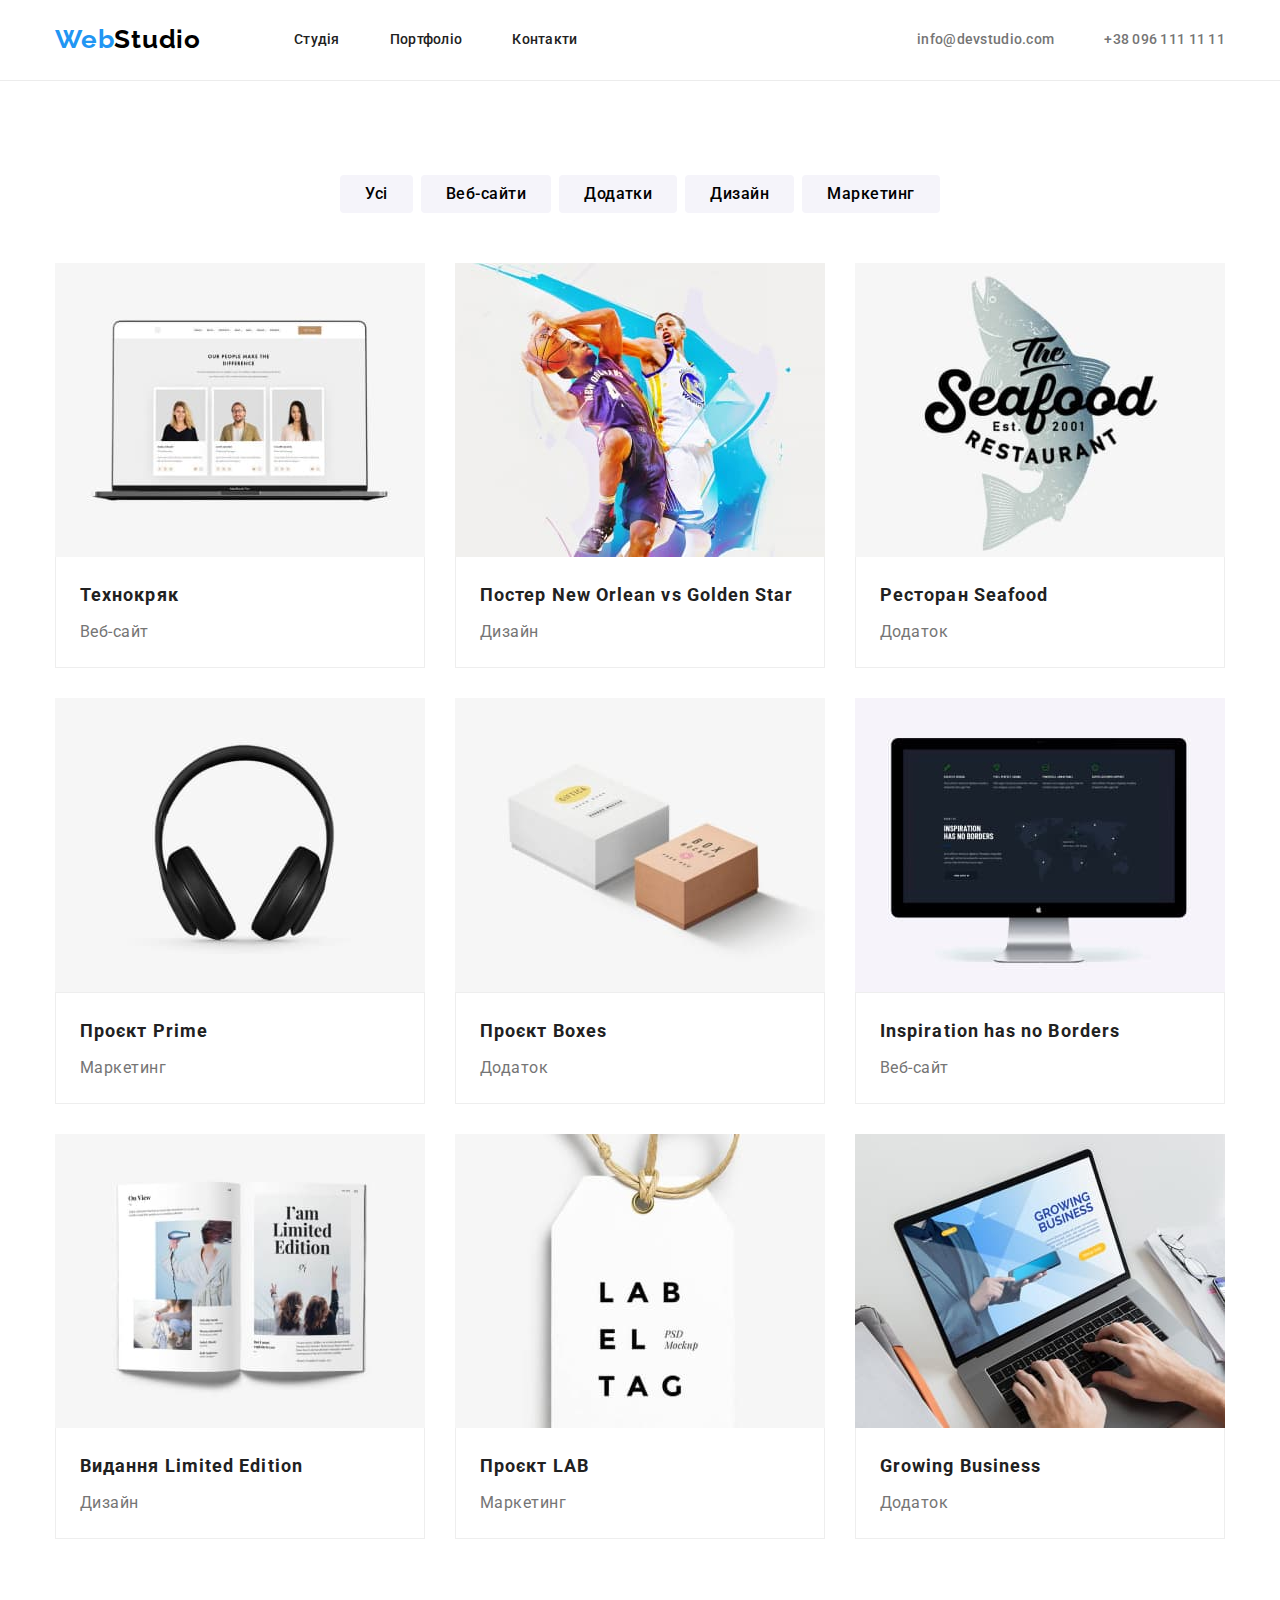
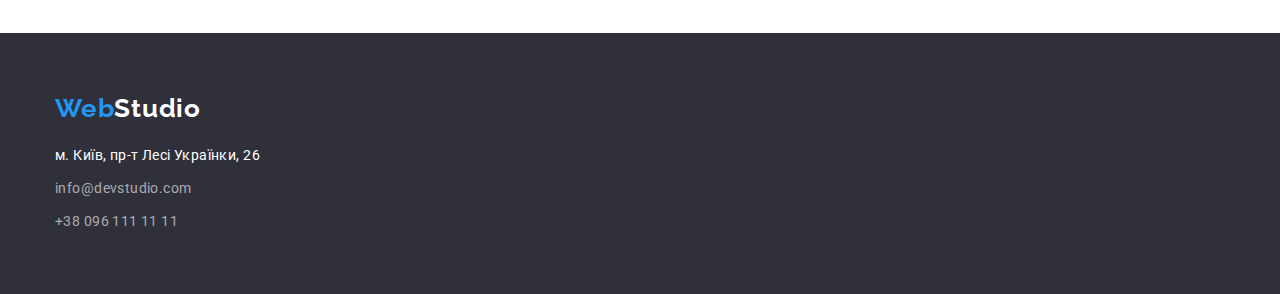
==== portfolio.html @ 8a5eebb6 "add hw-03" ====
<!DOCTYPE html>
<html lang="uk">
  <head>
    <meta charset="utf-8" />
    <meta
      name="Домашнє завдання"
      content="Домашнє завдання №03 з курсу FronEnd developer у школі GoIT"
    />
    <title>Домашнє завдання №03</title>
    <link
      href="https://fonts.googleapis.com/css2?family=Raleway:wght@700&family=Roboto:wght@400;500;700;900&display=swap"
      rel="stylesheet"
    />
    <link
      rel="stylesheet"
      href="https://cdnjs.cloudflare.com/ajax/libs/modern-normalize/1.1.0/modern-normalize.min.css"
    />
    <link rel="stylesheet" href="css/styles.css" />
  </head>

  <body>
    <header class="header header-line">
      <div class="container main-nav">
        <nav class="nav">
          <a href="index.html" class="logo-header"
            >Web<span class="black">Studio</span></a
          >
          <ul class="site-nav">
            <li class="item"><a href="index.html">Студія</a></li>
            <li class="item"><a href="portfolio.html">Портфоліо</a></li>
            <li class="item"><a href="#">Контакти</a></li>
          </ul>
        </nav>

        <ul class="header-contact">
          <li class="item">
            <a href="mailto:info@devstudio.com">info@devstudio.com</a>
          </li>
          <li class="item">
            <a href="tel:380961111111">+38 096 111 11 11</a>
          </li>
        </ul>
      </div>
    </header>
    <main>
      <section class="section portfolio">
        <div class="container">
          <div class="filter">
            <!-- <h1 class="hiden-title">Приклади наших робіт</h1> -->
            <ul class="filter-button">
              <li>
                <button type="button" class="item-button">Усі</button>
              </li>
              <li>
                <button type="button" class="item-button">Веб-сайти</button>
              </li>
              <li>
                <button type="button" class="item-button">Додатки</button>
              </li>
              <li>
                <button type="button" class="item-button">Дизайн</button>
              </li>
              <li>
                <button type="button" class="item-button">Маркетинг</button>
              </li>
            </ul>
          </div>

          <ul class="projects">
            <li class="item">
              <img
                src="./images/technokriak.jpg"
                alt="Вэб-сайт Технокряк"
                width="370"
              />
              <div class="projects-description">
                <h2>Технокряк</h2>
                <p>Веб-сайт</p>
              </div>
            </li>
            <li class="item">
              <img
                src="./images/poster-new-orlean.jpg"
                alt="Постер баскетбольної команди<"
                width="370"
              />
              <div class="projects-description">
                <h2>Постер New Orlean vs Golden Star</h2>
                <p>Дизайн</p>
              </div>
            </li>
            <li class="item">
              <img
                src="./images/resto-seafood.jpg"
                alt="Ресторан морської кухні"
                width="370"
              />
              <div class="projects-description">
                <h2>Ресторан Seafood</h2>
                <p>Додаток</p>
              </div>
            </li>
            <li class="item">
              <img
                src="./images/project-prime.jpg"
                alt="Проект прайм"
                width="370"
              />
              <div class="projects-description">
                <h2>Проєкт Prime</h2>
                <p>Маркетинг</p>
              </div>
            </li>
            <li class="item">
              <img
                src="./images/project-boxes.jpg"
                alt="Проект коробки"
                width="370"
              />
              <div class="projects-description">
                <h2>Проєкт Boxes</h2>
                <p>Додаток</p>
              </div>
            </li>
            <li class="item">
              <img
                src="./images/inspiration.jpg"
                alt="Веб-сайт натхнення без кордонів"
                width="370"
              />
              <div class="projects-description">
                <h2>Inspiration has no Borders</h2>
                <p>Веб-сайт</p>
              </div>
            </li>
            <li class="item">
              <img
                src="./images/limited-edition.jpg"
                alt="Дизайн видання журналу"
                width="370"
              />
              <div class="projects-description">
                <h2>Видання Limited Edition</h2>
                <p>Дизайн</p>
              </div>
            </li>
            <li class="item">
              <img
                src="./images/project-lab.jpg"
                alt="Проект лаб"
                width="370"
              />
              <div class="projects-description">
                <h2>Проєкт LAB</h2>
                <p>Маркетинг</p>
              </div>
            </li>
            <li class="item">
              <img
                src="./images/growing-business.jpg"
                alt="Додаток зростаючий бізнес"
                width="370"
              />
              <div class="projects-description">
                <h2>Growing Business</h2>
                <p>Додаток</p>
              </div>
            </li>
          </ul>
        </div>
      </section>
    </main>
    <footer class="footer">
      <div class="container">
        <a href="index.html" class="logo-footer"
          >Web<span class="white">Studio</span></a
        >
        <address class="footer-contact">
          <p>м. Київ, пр-т Лесі Українки, 26</p>
          <ul>
            <li class="item">
              <a href="mailto:info@devstudio.com">info@devstudio.com</a>
            </li>
            <li><a href="tel:380961111111">+38 096 111 11 11</a></li>
          </ul>
        </address>
      </div>
    </footer>
  </body>
</html>
---- css/styles.css ----
:root {
  --primary-text-color: #212121;
  --primary-background-color: #f5f5f5;
  --accent-color: #2196f3;
  --logo-color-black: #000000;
  --logo-color-white: #ffffff;
  --text-color-grey: #757575;
  --header-background-color: #ffffff;
  --hero-background-color: #2f303a;
  --text-color-white: #ffffff;
  --section-bg-color: #f5f5f5;
  --section-2bg-color: #f5f4fa;
  --footer-bg-color: #2f303a;
  --footer-rgba-color: rgba(255, 255, 255, 0.6);
  --focus-color: #2196f3;
  --button-color: #2196f3;
  --button-grey-color: #f5f4fa;
  --border-line-color: #ececec;
  --border-line-projects: #eeeeee;
}

/* Global style */
body {
  color: var(--primary-text-color);
  /* background-color: var(--primary-background-color); */
  font-family: Roboto, sans-serif;
}
h1,
h2,
h3,
h4,
h5,
h6,
p {
  margin-bottom: 0;
  margin-top: 0;
}

ul {
  list-style: none;
  margin: 0;
  padding: 0;
}

/* Container */
.container {
  width: 1200px;
  margin-left: auto;
  margin-right: auto;
  padding-left: 15px;
  padding-right: 15px;
}

/* header */
.header {
  background-color: var(--header-background-color);
  padding-top: 24px;
  padding-bottom: 25px;
}

/* logo */
.logo-header {
  display: flex;
  text-decoration: none;
  color: var(--accent-color);
  font-family: Raleway;
  font-weight: 700;
  font-size: 26px;
  line-height: 1.19;
  letter-spacing: 0.03em;
  cursor: default;
}

.logo-header .black {
  color: var(--logo-color-black);
}

/* Nav menu */
.nav {
  display: flex;
  align-items: center;
}

.site-nav {
  display: flex;
  margin-left: 93px;
}

.site-nav > .item:not(:last-child) {
  margin-right: 50px;
}

.site-nav a {
  color: var(--primary-text-color);
  text-decoration: none;
  font-weight: 500;
  font-size: 14px;
  line-height: 1.14;
  letter-spacing: 0.02em;
}
.site-nav a:hover,
.site-nav a:focus {
  color: var(--focus-color);
}

/* main nav */
.main-nav {
  display: flex;
  align-items: center;
}

/* Contact at the header */
.header-contact {
  margin-left: auto;
  display: flex;
  align-items: center;
}

.header-contact > .item:not(:last-child) {
  margin-right: 50px;
}

.header-contact a {
  color: var(--text-color-grey);
  text-decoration: none;
  font-weight: 500;
  font-size: 14px;
  line-height: 1.14em;
  letter-spacing: 0.02em;
}
.header-contact a:hover,
.header-contact a:focus {
  color: var(--focus-color);
}

.header-line {
  border-bottom: 1px solid var(--border-line-color);
}

/* Hero */
.hero {
  background-color: var(--hero-background-color);
  text-align: center;
  padding-top: 200px;
  padding-bottom: 200px;
}

.hero-title {
  color: var(--text-color-white);
  font-weight: 900;
  font-size: 44px;
  line-height: 1.36;
  text-align: center;
  letter-spacing: 0.06em;
  text-transform: uppercase;
  margin-bottom: 30px;
}

/* Button  */
.button {
  display: inline-block;
  align-items: center;
  min-width: 216px;
  height: 50px;
  border-radius: 4px;
  padding: 10px 32px;
  text-align: center;
  background-color: var(--button-color);
  color: var(--text-color-white);
  cursor: pointer;
  font-family: inherit;
  font-weight: 700;
  font-size: 16px;
  line-height: 1.88em;
  letter-spacing: 0.06em;
  border: none;
}

.section {
  padding-bottom: 94px;
}

/* Section features*/

.features {
  padding-top: 94px;
}

.features-list {
  display: flex;
  flex-wrap: wrap;
  gap: 30px;
}

.features-list > .item {
  width: calc((100% - 90px) / 4);
}

.features-list p {
  color: var(--text-color-grey);
  font-size: 14px;
  line-height: 1.71;
  letter-spacing: 0.03em;
}

.features-list h3 {
  font-size: 14px;
  line-height: 1.14;
  letter-spacing: 0.03em;
  text-transform: uppercase;
  margin-bottom: 10px;
}

/* All title */
.section-title {
  font-size: 36px;
  line-height: 1.17;
  letter-spacing: 0.03em;
  text-align: center;
  margin-bottom: 50px;
}
/* Product */

.product-flex {
  display: flex;
  padding-left: 0;
  align-items: center;
  gap: 30px;
}

.product-flex > .item {
  display: flex;
  width: calc((100% - 60px) / 3);
}

/* .product-flex > .item:not(:last-child) {
  margin-right: 30px;
} */

/* Section team */
.team {
  background-color: var(--section-2bg-color);
  padding-top: 94px;
}

.team-flex {
  display: flex;
  gap: 30px;
}

.team-flex > .item {
  width: calc((100% - 90px) / 4);
  background-color: var(--header-background-color);
}

.team-description {
  text-align: center;
  padding-top: 30px;
  padding-bottom: 30px;
}

.team h3 {
  font-weight: 500;
  font-size: 16px;
  line-height: 1.19;
  letter-spacing: 0.03em;
  margin-bottom: 10px;
}

.team p {
  color: var(--text-color-grey);
  font-size: 16px;
  line-height: 1.19;
  letter-spacing: 0.03em;
}

.footer {
  background-color: var(--footer-bg-color);
  cursor: default;
  padding-top: 60px;
  padding-bottom: 60px;
}

/* Section footer */
.footer p {
  color: var(--text-color-white);
}

.footer-contact {
  font-style: normal;
  font-size: 14px;
  line-height: 1.71;
  letter-spacing: 0.03em;
}

.footer-contact p {
  margin-bottom: 9px;
}

.footer-contact a {
  color: var(--footer-rgba-color);
  text-decoration: none;
  cursor: default;
}

.footer-contact .item {
  margin-bottom: 9px;
}

.logo-footer {
  display: flex;
  text-decoration: none;
  color: var(--accent-color);
  font-family: Raleway;
  font-weight: 700;
  font-size: 26px;
  line-height: 1.19;
  letter-spacing: 0.03em;
  cursor: default;
  margin-bottom: 20px;
}

.logo-footer .white {
  color: var(--logo-color-white);
}

/* Portfolio */
.portfolio {
  padding-top: 94px;
}

/* Portfolio filter */

.filter {
  margin-bottom: 50px;
}

.filter-button {
  display: flex;
  justify-content: center;
  gap: 8px;
}

/* button at the portfolio */
.item-button {
  background-color: var(--button-grey-color);
  cursor: pointer;
  font-family: inherit;
  font-weight: 500;
  font-size: 16px;
  line-height: 1.62;
  letter-spacing: 0.03em;
  border-radius: 4px;
  border: none;
  text-align: center;
  padding: 6px 25px;
}

.item-button:hover,
.item-button:focus {
  background-color: var(--button-color);
  color: var(--text-color-white);
}

/* Section Projects */
.projects {
  display: flex;
  flex-wrap: wrap;
  gap: 30px;
}

.projects > .item {
  width: calc((100% - 60px) / 3);
}

.projects h2 {
  font-size: 18px;
  line-height: 2;
  letter-spacing: 0.06em;
  margin-bottom: 4px;
}

.projects p {
  color: var(--text-color-grey);
  font-size: 16px;
  line-height: 1.88;
  letter-spacing: 0.03em;
}

.projects-description {
  padding-top: 20px;
  padding-bottom: 20px;
  padding-left: 24px;
  border: 1px solid var(--border-line-projects);
  margin-top: -5px;
}
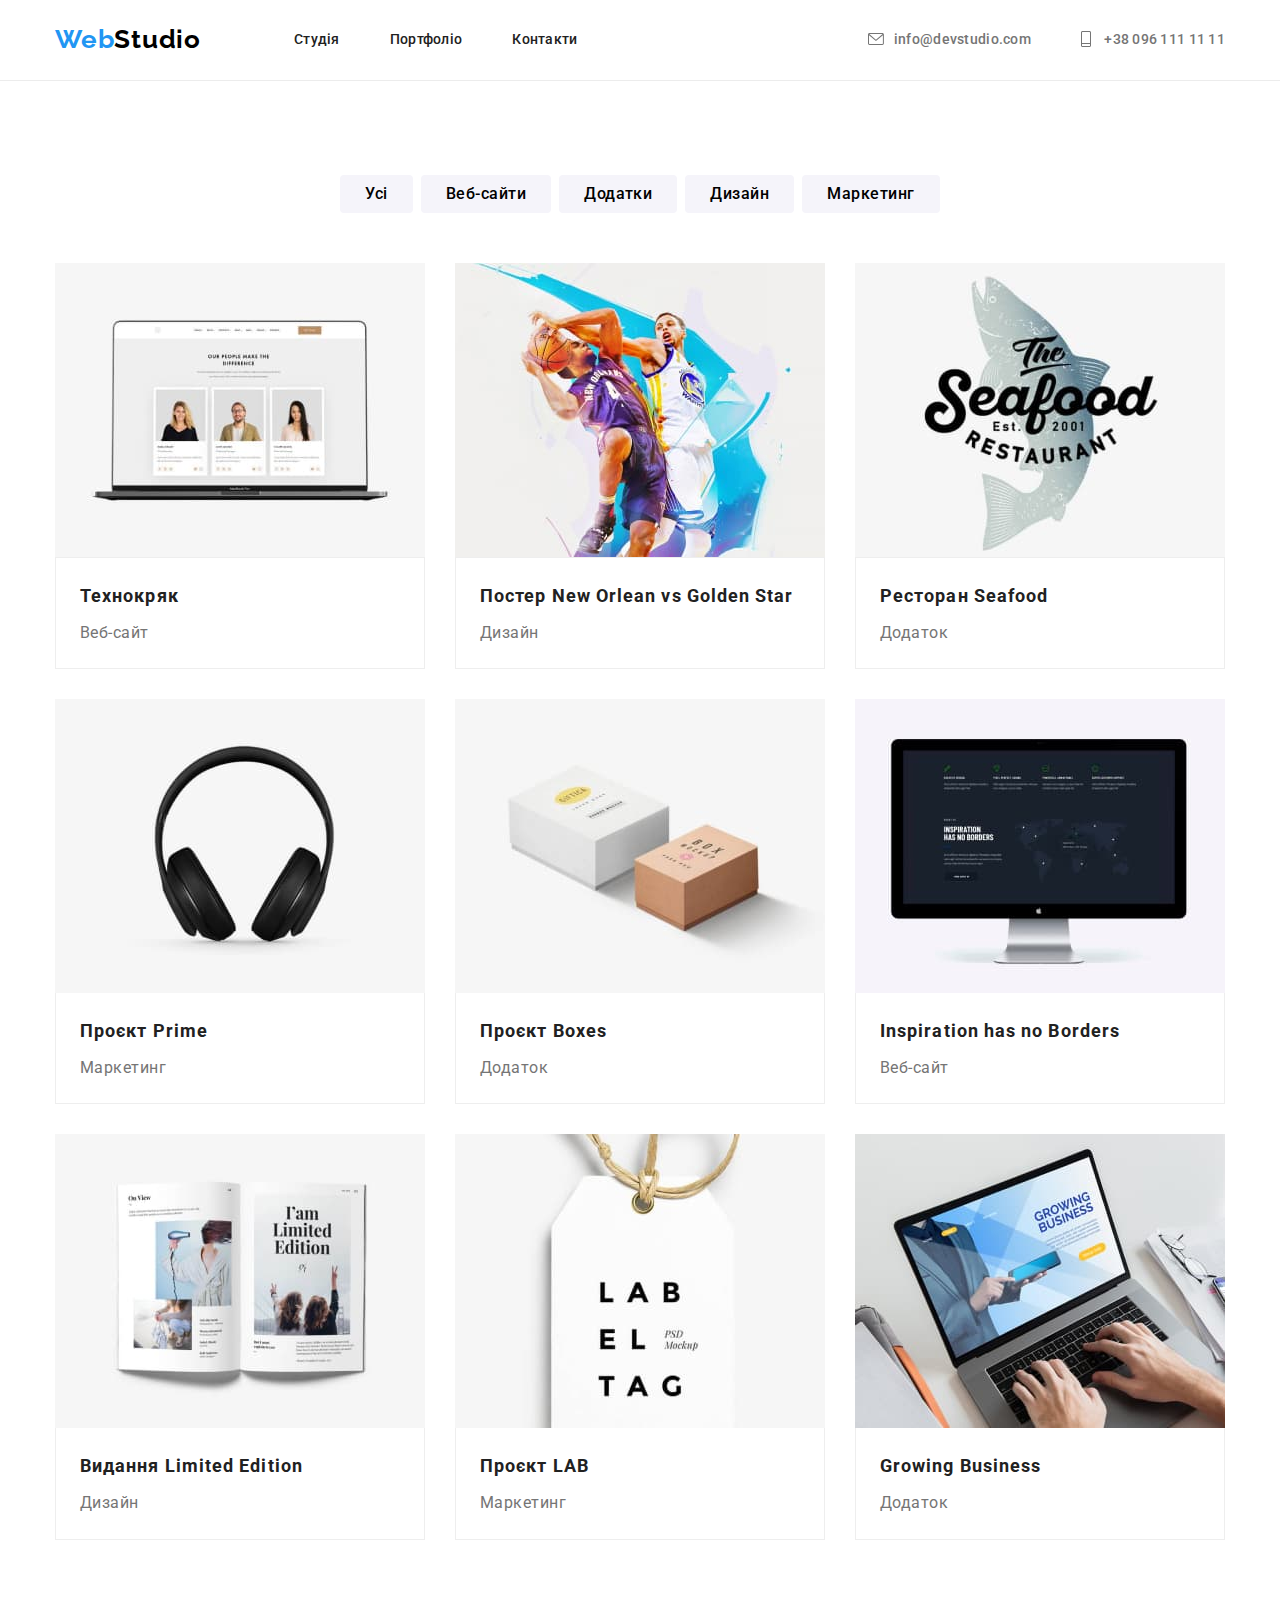
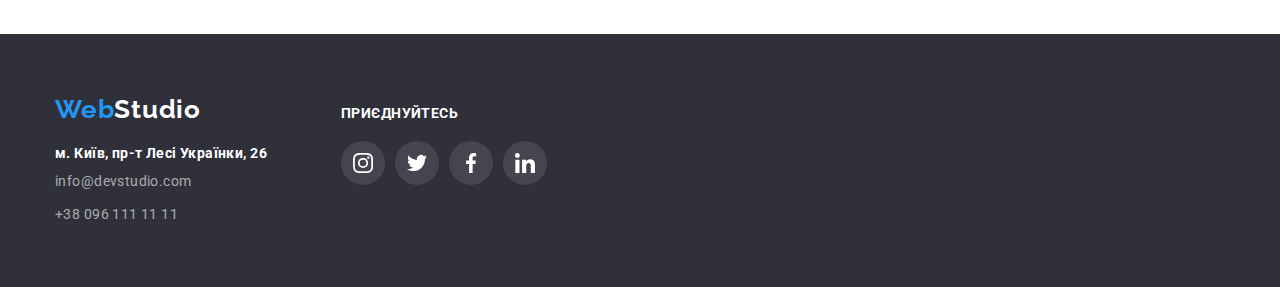
==== commit a65d0caf: "add hw-04" ====
--- a/portfolio.html
+++ b/portfolio.html
@@ -34,10 +34,21 @@
 
         <ul class="header-contact">
           <li class="item">
-            <a href="mailto:info@devstudio.com">info@devstudio.com</a>
+            <a href="mailto:info@devstudio.com">
+              <svg class="icon-mail">
+                >
+                <use href="./images/sprite.svg#icon-mail"></use></svg
+              >info@devstudio.com</a
+            >
           </li>
+
           <li class="item">
-            <a href="tel:380961111111">+38 096 111 11 11</a>
+            <a href="tel:380961111111">
+              <svg class="icon-phone">
+                <use href="./images/sprite.svg#icon-phone"></use>
+              </svg>
+              +38 096 111 11 11</a
+            >
           </li>
         </ul>
       </div>
@@ -46,7 +57,7 @@
       <section class="section portfolio">
         <div class="container">
           <div class="filter">
-            <!-- <h1 class="hiden-title">Приклади наших робіт</h1> -->
+            <h1 class="hiden-headline">Приклади наших робіт</h1>
             <ul class="filter-button">
               <li>
                 <button type="button" class="item-button">Усі</button>
@@ -170,20 +181,76 @@
         </div>
       </section>
     </main>
+
     <footer class="footer">
       <div class="container">
-        <a href="index.html" class="logo-footer"
-          >Web<span class="white">Studio</span></a
-        >
-        <address class="footer-contact">
-          <p>м. Київ, пр-т Лесі Українки, 26</p>
-          <ul>
-            <li class="item">
-              <a href="mailto:info@devstudio.com">info@devstudio.com</a>
-            </li>
-            <li><a href="tel:380961111111">+38 096 111 11 11</a></li>
+        <div class="column">
+          <a href="index.html" class="logo-footer"
+            >Web<span class="white">Studio</span></a
+          >
+          <address class="footer-contact">
+            <p>м. Київ, пр-т Лесі Українки, 26</p>
+            <ul>
+              <li class="item">
+                <a href="mailto:info@devstudio.com">info@devstudio.com</a>
+              </li>
+              <li><a href="tel:380961111111">+38 096 111 11 11</a></li>
+            </ul>
+          </address>
+        </div>
+
+        <div class="column">
+          <p>ПРИЄДНУЙТЕСЬ</p>
+          <ul class="footer-social">
+            <li>
+              <a
+                class="footer-icon"
+                href="https://www.instagram.com/"
+                target="_blank"
+              >
+                <svg>
+                  <use href="./images/sprite.svg#icon-instagram"></use>
+                </svg>
+              </a>
+            </li>
+
+            <li>
+              <a
+                class="footer-icon"
+                href="https://twitter.com/"
+                target="_blank"
+              >
+                <svg>
+                  <use href="./images/sprite.svg#icon-twitter"></use>
+                </svg>
+              </a>
+            </li>
+
+            <li>
+              <a
+                class="footer-icon"
+                href="https://www.facebook.com/"
+                target="_blank"
+              >
+                <svg>
+                  <use href="./images/sprite.svg#icon-facebook"></use>
+                </svg>
+              </a>
+            </li>
+
+            <li>
+              <a
+                class="footer-icon"
+                href="https://linkedin.com/"
+                target="_blank"
+              >
+                <svg>
+                  <use href="./images/sprite.svg#icon-linkedin"></use>
+                </svg>
+              </a>
+            </li>
           </ul>
-        </address>
+        </div>
       </div>
     </footer>
   </body>
--- a/css/styles.css
+++ b/css/styles.css
@@ -17,6 +17,9 @@
   --button-grey-color: #f5f4fa;
   --border-line-color: #ececec;
   --border-line-projects: #eeeeee;
+  --icon-color-grey: #afb1b8;
+  --icon--accent-color: #ffffff;
+  --icon-footer-bg: rgba(255, 255, 255, 0.1);
 }
 
 /* Global style */
@@ -131,18 +134,54 @@
 .header-contact a:hover,
 .header-contact a:focus {
   color: var(--focus-color);
+  fill: var(--focus-color);
+}
+
+.header-contact > .item :hover svg,
+.header-contact > .item :focus svg {
+  color: var(--focus-color);
+  fill: var(--focus-color);
 }
 
 .header-line {
   border-bottom: 1px solid var(--border-line-color);
 }
 
+.icon-mail {
+  width: 16px;
+  height: 12px;
+  margin-right: 10px;
+  margin-bottom: -1px;
+  fill: var(--text-color-grey);
+}
+
+.icon-phone {
+  width: 10px;
+  height: 16px;
+  margin-right: 10px;
+  margin-bottom: -3px;
+  fill: var(--text-color-grey);
+}
+
+/* Hiden headline */
+.hiden-headline {
+  visibility: hidden;
+  font-size: smaller;
+  margin-bottom: -15px;
+}
+
 /* Hero */
 .hero {
-  background-color: var(--hero-background-color);
   text-align: center;
   padding-top: 200px;
   padding-bottom: 200px;
+  background-image: linear-gradient(
+      rgba(47, 48, 58, 0.4),
+      rgba(47, 48, 58, 0.4)
+    ),
+    url(../images/hero.jpg);
+  background-position: top;
+  background-repeat: no-repeat;
 }
 
 .hero-title {
@@ -211,6 +250,20 @@
   margin-bottom: 10px;
 }
 
+.thumb {
+  background-color: #f5f4fa;
+  border-radius: 4px;
+  display: flex;
+  justify-content: center;
+}
+
+.icon {
+  width: 70px;
+  height: 70px;
+  margin-top: 25px;
+  margin-bottom: 25px;
+}
+
 /* All title */
 .section-title {
   font-size: 36px;
@@ -233,10 +286,6 @@
   width: calc((100% - 60px) / 3);
 }
 
-/* .product-flex > .item:not(:last-child) {
-  margin-right: 30px;
-} */
-
 /* Section team */
 .team {
   background-color: var(--section-2bg-color);
@@ -251,6 +300,9 @@
 .team-flex > .item {
   width: calc((100% - 90px) / 4);
   background-color: var(--header-background-color);
+  box-shadow: 0px 1px 3px rgba(0, 0, 0, 0.12), 0px 1px 1px rgba(0, 0, 0, 0.14),
+    0px 2px 1px rgba(0, 0, 0, 0.2);
+  border-radius: 0px 0px 4px 4px;
 }
 
 .team-description {
@@ -274,6 +326,61 @@
   letter-spacing: 0.03em;
 }
 
+.social-list {
+  display: flex;
+  margin-top: 16px;
+  gap: 10px;
+  justify-content: center;
+  align-items: center;
+}
+
+.social-icon {
+  display: flex;
+  height: 44px;
+  width: 44px;
+  padding: 12px;
+  fill: var(--icon-color-grey);
+  background-color: var(--header-background-color);
+  border-radius: 50%;
+}
+
+.social-icon:hover,
+.social-icon:focus {
+  fill: var(--icon--accent-color);
+  background-color: var(--accent-color);
+}
+
+/* Section Partners */
+
+.partners {
+  padding-top: 94px;
+}
+
+.partners-list {
+  display: flex;
+  justify-content: center;
+  align-items: center;
+  gap: 30px;
+}
+
+.partners-logo {
+  display: flex;
+  width: 170px;
+  height: 92px;
+  border: 1px solid var(--icon-color-grey);
+  border-radius: 4px;
+  fill: var(--icon-color-grey);
+  justify-content: center;
+  align-items: center;
+}
+
+.partners-logo:hover,
+.partners-logo:focus {
+  fill: var(--accent-color);
+  border: 1px solid var(--accent-color);
+}
+
+/* Section footer */
 .footer {
   background-color: var(--footer-bg-color);
   cursor: default;
@@ -281,7 +388,6 @@
   padding-bottom: 60px;
 }
 
-/* Section footer */
 .footer p {
   color: var(--text-color-white);
 }
@@ -322,6 +428,42 @@
 
 .logo-footer .white {
   color: var(--logo-color-white);
+}
+
+.column {
+  display: inline-flex;
+  flex-direction: column;
+  margin-right: 70px;
+}
+
+.column p {
+  font-weight: 700;
+  font-size: 14px;
+  line-height: 1.17;
+  letter-spacing: 0.03em;
+}
+
+.footer-social {
+  display: flex;
+  margin-top: 20px;
+  gap: 10px;
+  justify-content: center;
+  align-items: center;
+}
+
+.footer-icon {
+  display: flex;
+  height: 44px;
+  width: 44px;
+  padding: 12px;
+  fill: var(--text-color-white);
+  background-color: var(--icon-footer-bg);
+  border-radius: 50%;
+}
+
+.footer-icon:hover,
+.footer-icon:focus {
+  background-color: var(--accent-color);
 }
 
 /* Portfolio */
@@ -360,6 +502,8 @@
 .item-button:focus {
   background-color: var(--button-color);
   color: var(--text-color-white);
+  box-shadow: 0px 3px 1px rgba(0, 0, 0, 0.1), 0px 1px 2px rgba(0, 0, 0, 0.08),
+    0px 2px 2px rgba(0, 0, 0, 0.12);
 }
 
 /* Section Projects */
@@ -371,6 +515,12 @@
 
 .projects > .item {
   width: calc((100% - 60px) / 3);
+}
+
+.projects > .item:hover,
+.projects > .item:focus {
+  box-shadow: 0px 1px 1px rgba(0, 0, 0, 0.12), 0px 4px 4px rgba(0, 0, 0, 0.06),
+    1px 4px 6px rgba(0, 0, 0, 0.16);
 }
 
 .projects h2 {
